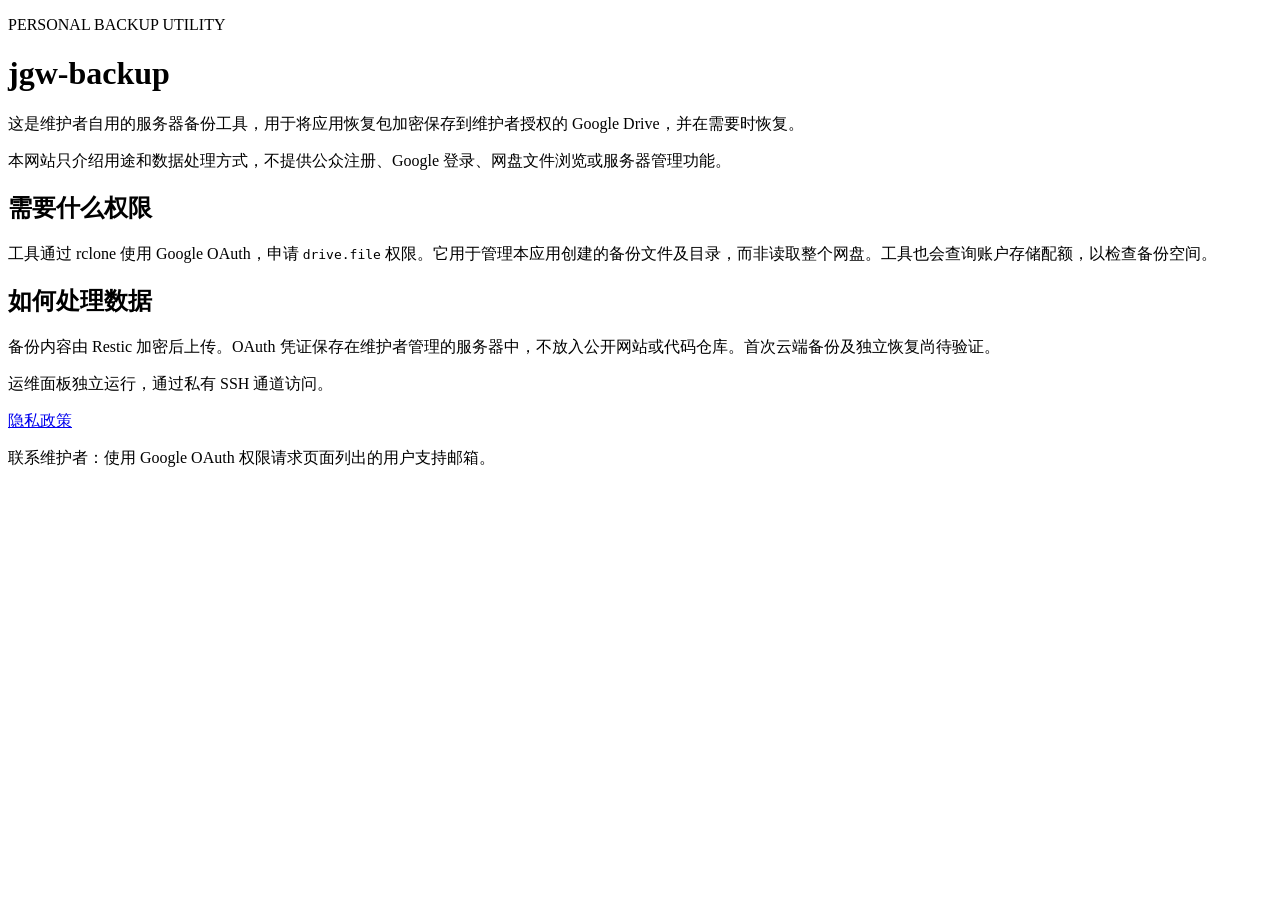
==== index.html @ 7412bc23 "docs: publish index.html for jgw-backup OAuth information" ====
<!doctype html>
<html lang="zh-CN">
<meta charset="utf-8">
<meta name="viewport" content="width=device-width,initial-scale=1">
<title>jgw-backup · 个人备份工具</title>
<link rel="stylesheet" href="style.css">
<main>
<p class="eyebrow">PERSONAL BACKUP UTILITY</p>
<h1>jgw-backup</h1>
<p>这是维护者自用的服务器备份工具，用于将应用恢复包加密保存到维护者授权的 Google Drive，并在需要时恢复。</p>
<p>本网站只介绍用途和数据处理方式，不提供公众注册、Google 登录、网盘文件浏览或服务器管理功能。</p>
<h2>需要什么权限</h2>
<p>工具通过 rclone 使用 Google OAuth，申请 <code>drive.file</code> 权限。它用于管理本应用创建的备份文件及目录，而非读取整个网盘。工具也会查询账户存储配额，以检查备份空间。</p>
<h2>如何处理数据</h2>
<p>备份内容由 Restic 加密后上传。OAuth 凭证保存在维护者管理的服务器中，不放入公开网站或代码仓库。首次云端备份及独立恢复尚待验证。</p>
<p>运维面板独立运行，通过私有 SSH 通道访问。</p>
<p><a href="privacy.html">隐私政策</a></p>
<p>联系维护者：使用 Google OAuth 权限请求页面列出的用户支持邮箱。</p>
</main>
</html>
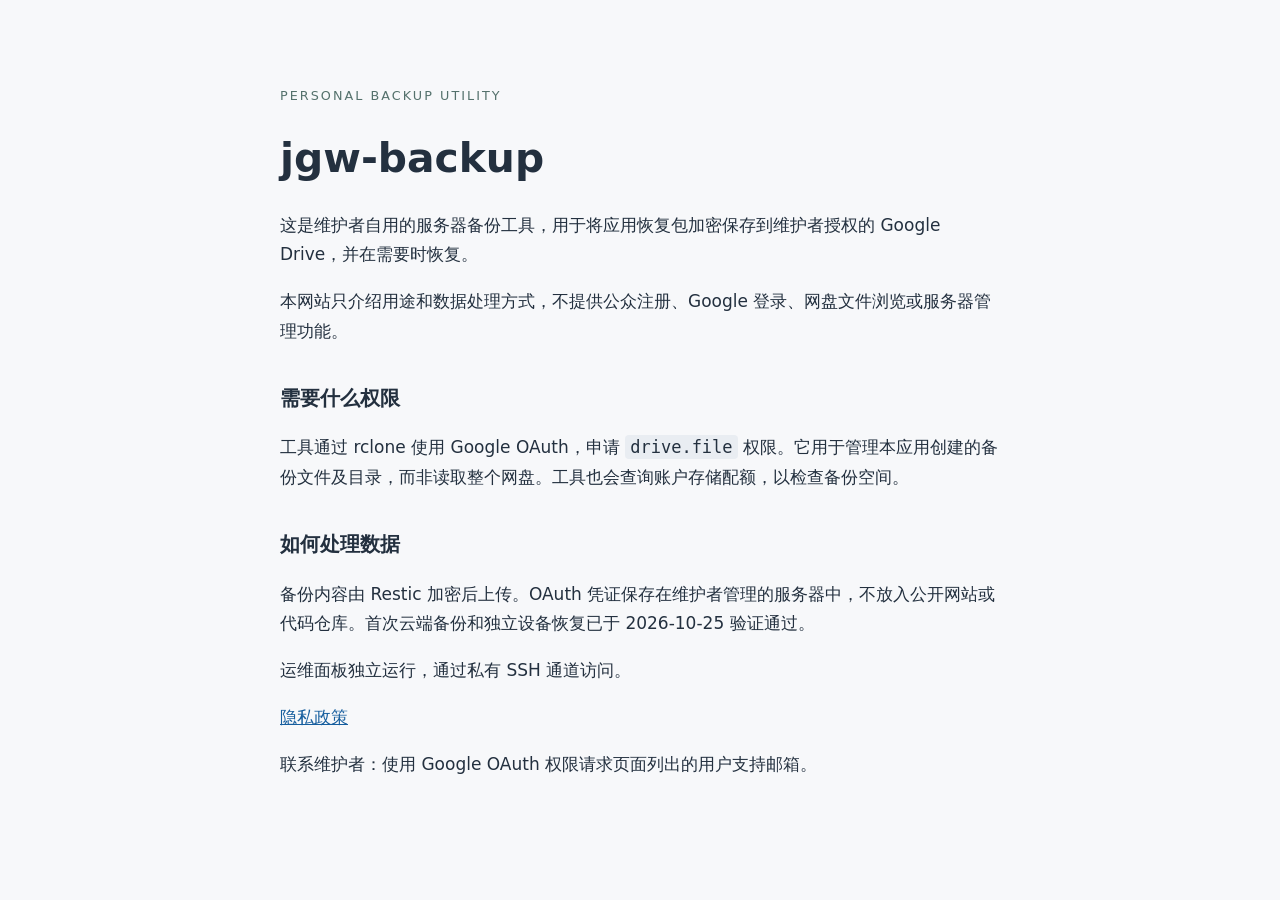
==== commit 4c01ef91: "docs: record verified encrypted backup and independent recovery" ====
--- a/index.html
+++ b/index.html
@@ -12,7 +12,7 @@
 <h2>需要什么权限</h2>
 <p>工具通过 rclone 使用 Google OAuth，申请 <code>drive.file</code> 权限。它用于管理本应用创建的备份文件及目录，而非读取整个网盘。工具也会查询账户存储配额，以检查备份空间。</p>
 <h2>如何处理数据</h2>
-<p>备份内容由 Restic 加密后上传。OAuth 凭证保存在维护者管理的服务器中，不放入公开网站或代码仓库。首次云端备份及独立恢复尚待验证。</p>
+<p>备份内容由 Restic 加密后上传。OAuth 凭证保存在维护者管理的服务器中，不放入公开网站或代码仓库。首次云端备份和独立设备恢复已于 2026-10-25 验证通过。</p>
 <p>运维面板独立运行，通过私有 SSH 通道访问。</p>
 <p><a href="privacy.html">隐私政策</a></p>
 <p>联系维护者：使用 Google OAuth 权限请求页面列出的用户支持邮箱。</p>
--- a/style.css
+++ b/style.css
@@ -0,0 +1 @@
+html{color-scheme:light;background:#f7f8fa;color:#23303f;font:17px/1.75 system-ui,sans-serif}body{margin:0}main{max-width:720px;margin:48px auto;padding:24px}h1{font-size:2.4rem;line-height:1.2}h2{font-size:1.2rem;margin-top:2rem}a{color:#165e9e}code{background:#e9edf2;padding:2px 5px;border-radius:4px}.eyebrow{font-size:.75rem;letter-spacing:.16em;color:#54716c}
